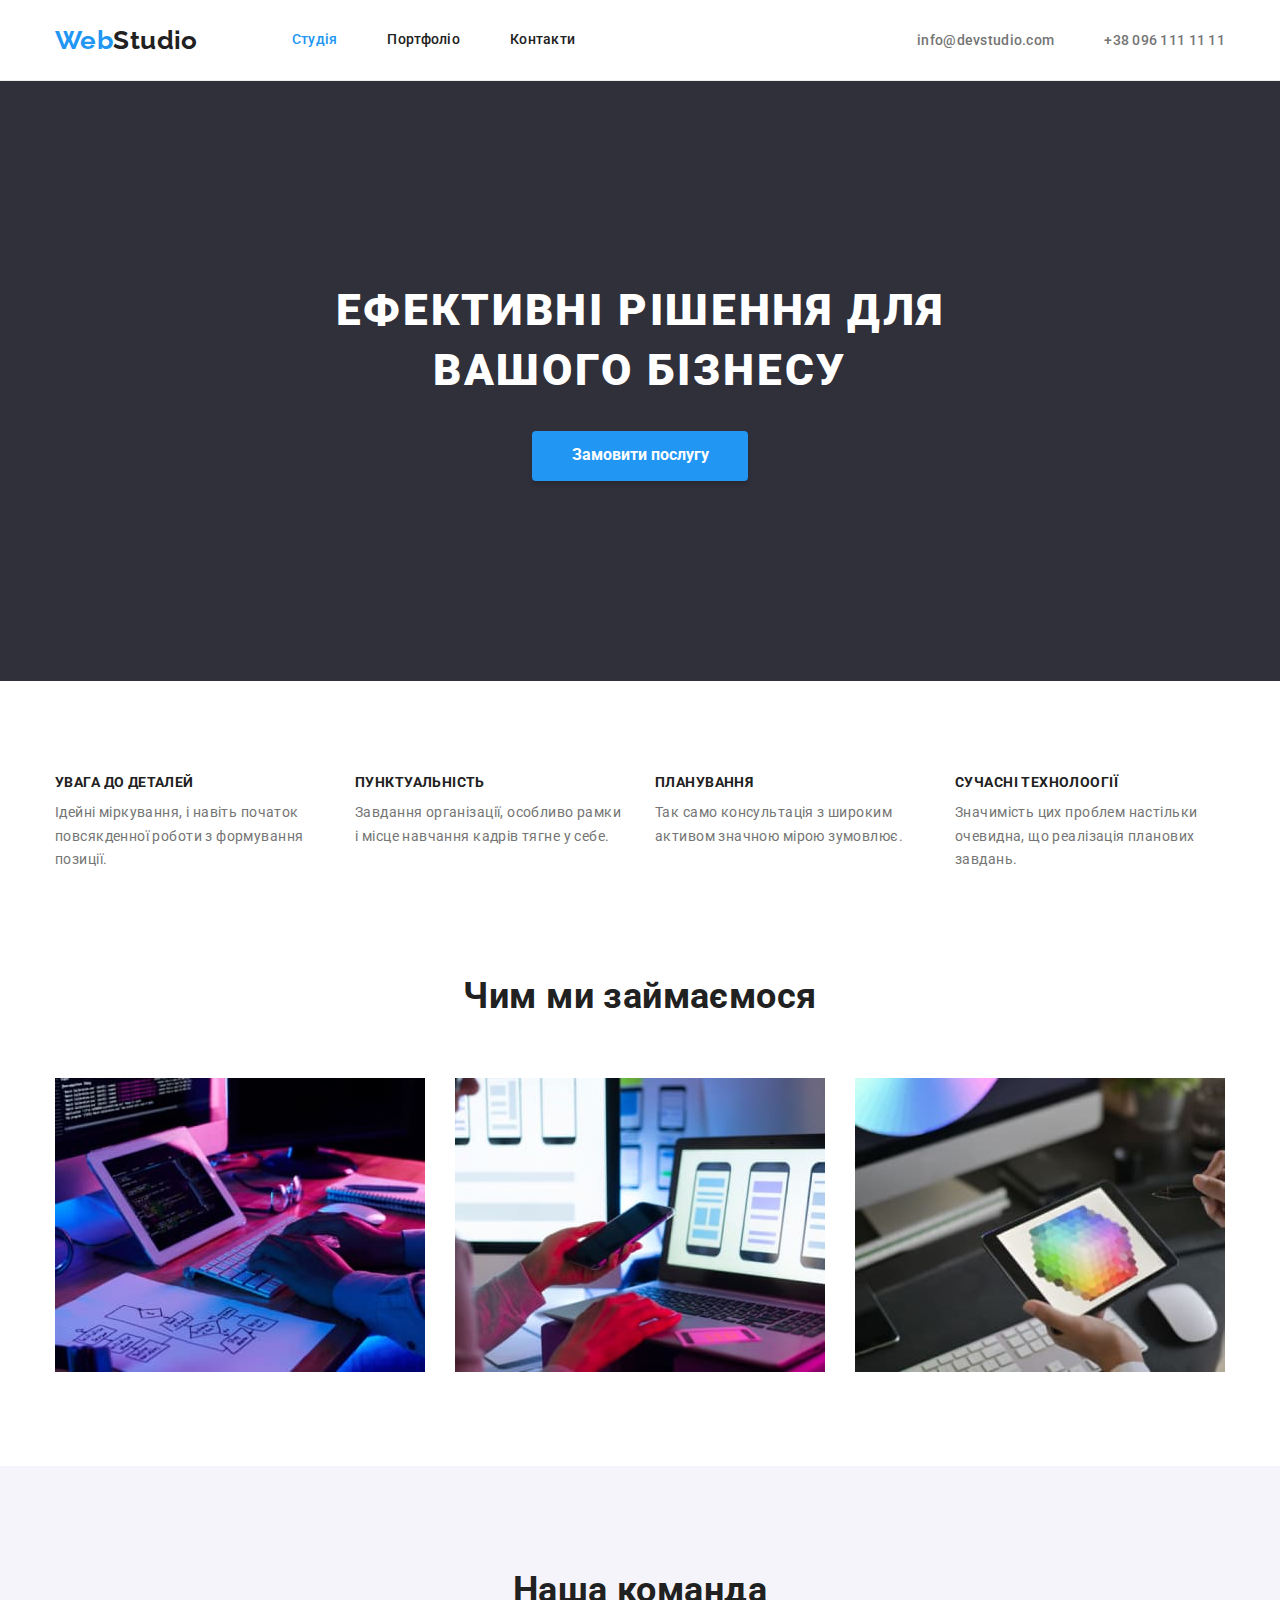
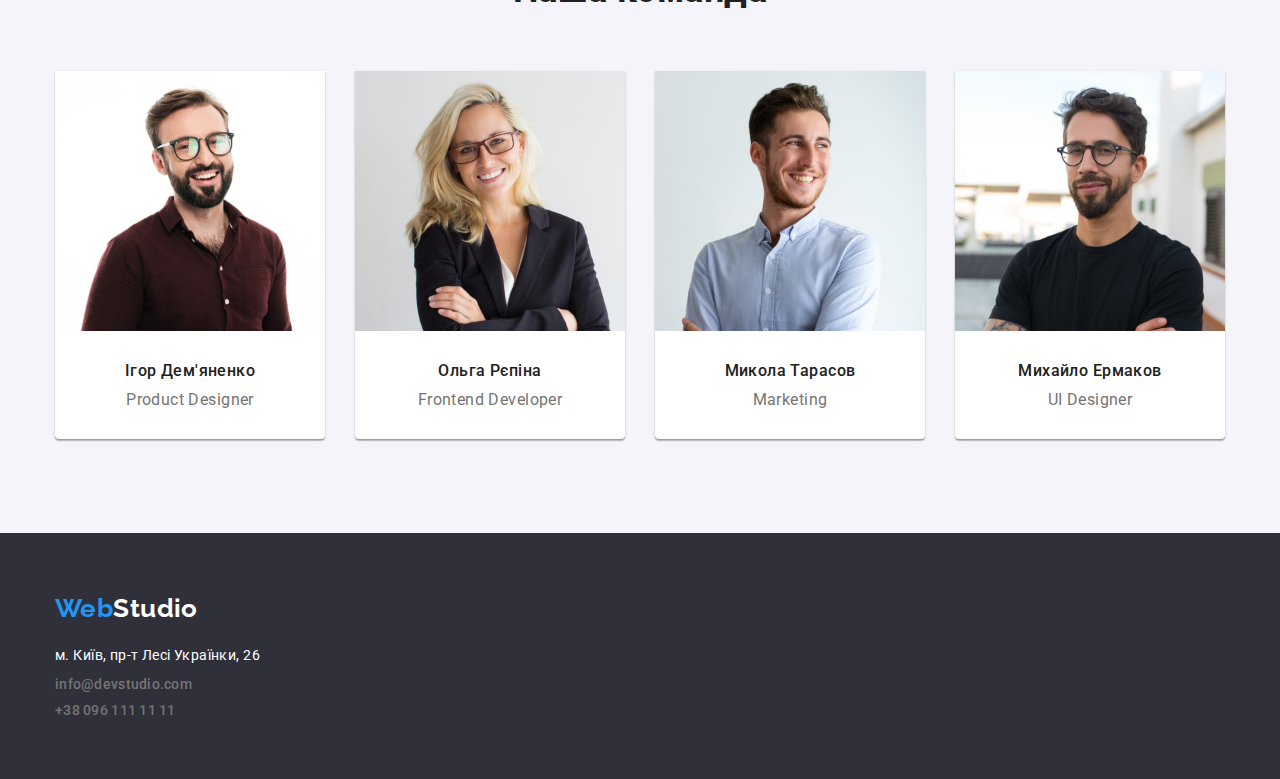
==== index.html @ 371359d6 "переніс все з 3ї домашки" ====
<!DOCTYPE html>
<html lang="uk">
  <head>
    <meta charset="UTF-8" >
    <meta http-equiv="X-UA-Compatible" content="IE=edge" >
    <meta name="viewport" content="width=device-width, initial-scale=1.0" >
    <title>WebStudio</title>
    <link
      rel="stylesheet"
      href="https://cdn.jsdelivr.net/npm/modern-normalize@1.1.0/modern-normalize.min.css"
    >
    <link rel="stylesheet" href="./css/styles.css" >
    <link rel="preconnect" href="https://fonts.googleapis.com" >
    <link rel="preconnect" href="https://fonts.gstatic.com" crossorigin >
    <link
      href="https://fonts.googleapis.com/css2?family=Raleway:wght@700&family=Roboto:wght@400;500;700;900&display=swap"
      rel="stylesheet"
    >
  </head>

  <body>
    <!--header-->
    <header class="page-header">
      <div class="container header-container">
        <nav class="page-nav">
          <a class="logo link" href="./index.html"
            >Web<span class="logo-black">Studio</span></a
          >
          <ul class="nav-list-menu list">
            <li class="menu-item">
              <a class="menu-link accent-color link" href="./index.html"
                >студія</a
              >
            </li>
            <li class="menu-item">
              <a class="menu-link link" href="./portfolio.html">портфоліо</a>
            </li>
            <li class="menu-item">
              <a class="menu-link link" href="">контакти</a>
            </li>
          </ul>
        </nav>
        <ul class="nav-contact-menu list">
          <li class="mail-item">
            <a class="mail-link link" href="mailto:info@devstudio.com"
              >info@devstudio.com</a
            >
          </li>
          <li class="phone-item">
            <a class="phone-number-link link" href="tel:+380961111111"
              >+38 096 111 11 11</a
            >
          </li>
        </ul>
      </div>
    </header>
    <!--main section hero section-->
    <main class="main">
      <section class="section hero-section">
        <div class="container">
          <h1 class="hero-title">ефективні рішення для вашого бізнесу</h1>
          <button class="modal-button" type="button">Замовити послугу</button>
        </div>
      </section>
      

      <!--main section  особливості-->
      <section class="section ">
        <div class="container">
          <h2 class="visually-hidden">наші особливості</h2>
          <ul class="list-feature list">
            <li class="feature">
              <h3 class="feature-head">увага до деталей</h3>
              <p class="deskription-feature">
                Ідейні міркування, і навіть початок повсякденної роботи з
                формування позиції.
              </p>
            </li>
            <li class="feature">
              <h3 class="feature-head">пунктуальність</h3>
              <p class="deskription-feature">
                Завдання організації, особливо рамки і місце навчання кадрів
                тягне у себе.
              </p>
            </li>
            <li class="feature">
              <h3 class="feature-head">планування</h3>
              <p class="deskription-feature">
                Так само консультація з широким активом значною мірою зумовлює.
              </p>
            </li>
            <li class="feature">
              <h3 class="feature-head">сучасні технолоогії</h3>
              <p class="deskription-feature">
                Значимість цих проблем настільки очевидна, що реалізація
                планових завдань.
              </p>
            </li>
          </ul>
        </div>
      </section>
      <!--main section  чім ми займаємося-->
      <section class="section we-do-section">
        <div class="container">
          <h2 class="title-image-work">Чим ми займаємося</h2>
          <ul class="image-list list">
            <li>
              <img
                src="./images/coding.jpg"
                alt="Розробка програм"
                width="370"
              />
            </li>
            <li>
              <img
                src="./images/mobile-dev.jpg"
                alt="Розробка для мобільних пристроїв"
                width="370"
              />
            </li>
            <li>
              <img
                src="./images/coloring.jpg"
                alt="Розробка стилю"
                width="370"
              />
            </li>
          </ul>
        </div>
      </section>

      <!--main section  наша команда-->

      <section class="section team-section">
        <div class="container">
          <h2 class="title-team-section">Наша команда</h2>
          <ul class="list-team list">
            <li class="team">
              <img
                src="./images/img_team/man1.jpg"
                alt="Ігор Дем'яненко"
                width="270"
              />
              <div class="team-description">
                <h3 class="head-member-team">ігор дем'яненко</h3>
                <p class="post-member-team" lang="en">product designer</p>
              </div>
            </li>
            <li class="team">
              <img
                src="./images/img_team/blondgerl.jpg"
                alt="Ольга Рєпіна"
                width="270"
              />
              <div class="team-description">
                <h3 class="head-member-team">ольга рєпіна</h3>
                <p class="post-member-team" lang="en">frontend developer</p>
              </div>
            </li>
            <li class="team">
              <img
                src="./images/img_team/man2.jpg"
                alt="Микола Тарасов"
                width="270"
              />
              <div class="team-description">
                <h3 class="head-member-team">микола тарасов</h3>
                <p class="post-member-team" lang="en">marketing</p>
              </div>
            </li>
            <li class="team">
              <img
                src="./images/img_team/man3.jpg"
                alt="Михайло Єрмаков"
                width="270"
              />
              <div class="team-description">
                <h3 class="head-member-team">михайло ермаков</h3>
                <p class="post-member-team" lang="en">UI designer</p>
              </div>
            </li>
          </ul>
        </div>
      </section>
    </main>
    <!--footer-->
    <footer class="page-footer">
      <div class="container">
        <a class="logo-footer link" href="./index.html"
          >Web<span class="logo-white">Studio</span></a
        >
        <address class="address">
          <ul class="contact-list list">
            <li class="contact-item">
              <a
                class="address-link link"
                href="https://goo.gl/maps/MjFmagzTwZB6WULo7"
                target="_blank"
                rel="noopener nofollow noreferrer"
                >м. Київ, пр-т Лесі Українки, 26
              </a>
            </li>
            <li class="footer-mail-item">
              <a class="footer-mail-link link" href="mailto:info@devstudio.com"
                >info@devstudio.com</a
              >
            </li>
            <li class="footer-phone-item">
              <a class="footer-phone-number-link link" href="tel:+380961111111"
                >+38 096 111 11 11</a
              >
            </li>
          </ul>
        </address>
      </div>
    </footer>
  </body>
</html>
---- css/styles.css ----
/*змінні кольорів*/
:root { /* color */
    --button-color-blue: #2196F3;
    --background-color-white: #ffffff;
    --background-color-dark: #2F303A;
    --background-color-light: #ECECEC;
    --background-color-team: #F5F4FA;
    --main-text-color-gray: #757575;
    --main-text-color-black: #212121;
    --logo-text-color-blue: #2196F3;
    --logo-text-color-black: #212121;
    --hover-focus-color-blue: #2196F3;

    /* font */
    --primary-font: 'Roboto', sans-serif;
}
h1, h2, h3, h4, h5, h6, p, ul {
    margin: 0;
}

/*    зміна курсора    */
button {
    cursor: pointer;
    font-family: inherit;
} 

/*    Підреслювання  вимк    */
.link {
    text-decoration: none;
}
a {
    text-decoration: none;
    color: #212121;
}
/*    маркер списку  вимк    */
.list {
    list-style: none;
    padding: 0;
} 

body {
    background-color: var(--background-color-white);
    font-family: var(--primary-font);
    font-size: 14px;
    letter-spacing: 0.03em;
}
.container {
    width: 1200px;
    margin: 0 auto;
    padding: 0 15px;
}
.section {
    padding-top: 94px;
    padding-bottom: 94px;
}

/*    header   */

nav a {
    display: block;
    padding-top: 32px;
    padding-bottom: 32px;
}
.page-header {
    background-color: var(--background-color-white);
    border-bottom: 1px solid #ECECEC;
}
.page-nav {
    display: flex;
    align-items: center;
}
.header-container {
    display: flex;
    justify-content: space-between;
    align-items: center;
}
/* logo */

.logo {
    font-family: 'Raleway';
    font-weight: 700;
    font-size: 26px;
    line-height: 1.19;
    color: var(--logo-text-color-blue);
    margin-right: 94px;
    padding-top: 24px;
    padding-bottom: 24px;

}
.logo-black {
    color: var(--logo-text-color-black);
}
/* nav */
.nav-list-menu {
    display: flex;
    text-transform: capitalize;
} 
.menu-item {
    margin-right: 50px;
}
.menu-link {
    font-weight: 500;
    line-height: 1.14;
    letter-spacing: 0.02em;
}
.accent-color {
    color: #2196F3;
}

.nav-contact-menu {
    display: flex;
}
/*    Hover Focus  header  */
.menu-link:hover,
.menu-link:focus,
.mail-link:hover,
.mail-link:focus,
.phone-number-link:hover,
.phone-number-link:focus {
    color: var(--hover-focus-color-blue);
}

/*    Посилання на mail     */
.mail-item {
    margin-right: 50px;
}

.mail-link {
    font-weight: 500;
    line-height: 1.14;
    letter-spacing: 0.02em;
    color: var(--main-text-color-gray);
}                   
/*    Посилання на phone    */
.phone-number-link {
    font-weight: 500;
    line-height: 1.14;
    letter-spacing: 0.02em;
    color:var(--main-text-color-gray);
}

/*    MAIN section--HERO SECTION    */
img {
    display: block;
}
.hero-section {
    background-color: var(--background-color-dark);
    padding: 200px 0 200px 0;
}

.hero-title {
    width: 696px;
    margin-left: auto;
    margin-right: auto;
    margin-bottom: 30px;
    text-align: center;
    text-transform: uppercase;
    font-weight: 900;
    font-size: 44px;
    line-height: 1.36;
    letter-spacing: 0.06em;
    color: var(--background-color-white);
}
.modal-button {
    width: 216px;
    height: 50px;
    font-weight: 700;
    font-size: 16px;
    line-height: 1.9;
    color: #ffffff;
    background-color: var(--button-color-blue);
    border-radius: 4px;
    box-shadow: 0px 4px 4px rgba(0, 0, 0, 0.15);
    display: block;
    margin-left: auto;
    margin-right: auto;
    border: none;


}
.modal-button:hover, 
.modal-button:focus {
    background-color: #188CE8;
}
/*    MAIN section--Особливості    */

/* правильно ховаєм заголовок h1 */
.visually-hidden {
    position: absolute;
    width: 1px;
    height: 1px;
    margin: -1px;
    border: 0;
    padding: 0;

    white-space: nowrap;
    clip-path: inset(100%);
    clip: rect(0 0 0 0);
    overflow: hidden;
}
.feature {
    width: 270px;
}
.list-feature {
    display: flex;
    gap: 30px;
    justify-content: space-between;
}
.feature-head {
    font-size: 14px;
    font-weight: 700;
    line-height: 1.14;
    text-transform: uppercase;
    color: var(--main-text-color-black);
    margin-bottom: 10px;
}
.deskription-feature {
    line-height: 1.71;
    color: var(--main-text-color-gray)
}

/*    Main section--Чим ми займаємося    */
.title-image-work {
    display: flex;
    justify-content: center;
    font-weight: 700;
    font-size: 36px;
    line-height: 1.7;
    color: var(--main-text-color-black);
}
.image-list {
    margin-top: 50px;
    display: flex;
    justify-content: space-between;
    gap: 30px;

}
.we-do-section {
    padding-top: 0;
}

/*     Main section--Наша команда    */
.team-section {
    background-color: var(--background-color-team);
} 
.title-team-section {
    font-weight: 700;
    font-size: 36px;
    line-height: 1.7;
    color: var(--main-text-color-black);
    display: flex;
    justify-content: center;
}

.list-team {
    display: flex;
    gap: 30px;
    justify-content: space-between;
    margin-top: 50px;
    
}
.list-team:last-child {
}
.team-description {
    padding: 30px 0;
}
.team {
    background-color: var(--background-color-white);
    width: 270px;
    height: 368px;
    box-shadow: 0px 1px 3px rgba(0, 0, 0, 0.12),
     0px 1px 1px rgba(0, 0, 0, 0.14),
     0px 2px 1px rgba(0, 0, 0, 0.2);
    border-radius: 0px 0px 4px 4px;
}
.head-member-team {
    font-weight: 500;
    font-size: 16px;
    line-height: 1.19;
    color: var(--main-text-color-black);
    display: flex;
    justify-content: center;
    text-transform: capitalize;
}
.post-member-team {
    font-size: 16px;
    line-height: 1.19;
    color: var(--main-text-color-gray);
    display: flex;
    justify-content: center;
    text-transform: capitalize;
    margin-top: 10px;
}



/*    Portfolio   main */

/* список навигации*/
.nav-list {
    display: flex;
    justify-content: center;
    gap: 8px;
}
.nav-list-link {
    text-transform: capitalize;
    border: none;
    border-radius: 4px;
    font-family: inherit;
    font-weight: 500;
    font-size: 16px;
    line-height: 1.6;
    color: var(--main-text-color-black);
    height: 38px;
    padding-left: 22px;
    padding-right: 22px;

}
.text-trasform-none {
    text-transform: lowercase;
} 
.text-transform-up {
    text-transform: uppercase;
}
.item-link {
    text-transform: capitalize;
    font-family: 'Roboto';
    font-style: normal;
    font-weight: 500;
    font-size: 16px;
    line-height: 26px;
    text-align: center;
    color: var(--main-text-color-black);
}
.nav-list-link:hover,
.nav-list-link:focus {
    background-color: var(--hover-focus-color-blue);
    color: #FFFFFF;
    box-shadow: 0px 3px 1px rgba(0, 0, 0, 0.1),
     0px 1px 2px rgba(0, 0, 0, 0.08),
     0px 2px 2px rgba(0, 0, 0, 0.12);
}


/*portfolio Maine content */


.list-portfolio {
    display: flex;
    flex-wrap: wrap;
    gap: 30px;
    justify-content: center;
    padding: 0;
    margin-top: 50px;
} 

.item {
    width: 370px;
    box-sizing: border-box;
    background: var(--background-color-white);
}
.head-list {
    text-transform: capitalize;
    font-size: 18px;
    line-height: 36px;
    letter-spacing: 0.06em;
    
}
.paragraf-list {
    text-transform: capitalize;
    color: var(--main-text-color-gray);
    padding-top: 4px;
    font-size: 16px;
    line-height: 30px;
    letter-spacing: 0.03em;
}
.portfolio-description {
    padding: 20px 24px;
    border-left: 1px solid #EEEEEE;
    border-right: 1px solid #EEEEEE;
    border-bottom: 1px solid #EEEEEE;
}



/*    Footer    */
.page-footer {
    display: block;
    background-color: var(--background-color-dark);
    display: flex;
    flex-direction: column;
    justify-content: center;
    padding-top: 60px;
    padding-bottom: 60px;
}

.logo-footer {
    font-family: 'Raleway';
    font-weight: 700;
    font-size: 26px;
    line-height: 1.19;
    color: var(--logo-text-color-blue);
    display: block;

}

.logo-white {
    color: #FFFFFF;
}

.address {
    font-style: normal;
    margin-top: 20px;

}

.contact-list {
    display: flex;
    justify-content: space-between;
    flex-direction: column;

}


.address-link {
    line-height: 1.7;
    color: #FFFFFF;
}
.footer-mail-item {
    margin-top: 9px;
}

.footer-mail-link {
    font-weight: 500;
    line-height: 1.14;
    letter-spacing: 0.02em;
    color: var(--main-text-color-gray);
}

.footer-phone-number-link {
    font-weight: 500;
    line-height: 1.14;
    letter-spacing: 0.02em;
    ;
    color: var(--main-text-color-gray);
}
.footer-phone-item {
    margin-top: 9px;
}
.address-link:hover,
.address-link:focus,
.footer-mail-link:hover,
.footer-mail-link:focus,
.footer-phone-number-link:hover,
.footer-phone-number-link:focus {
    color: var(--button-color-blue);
}
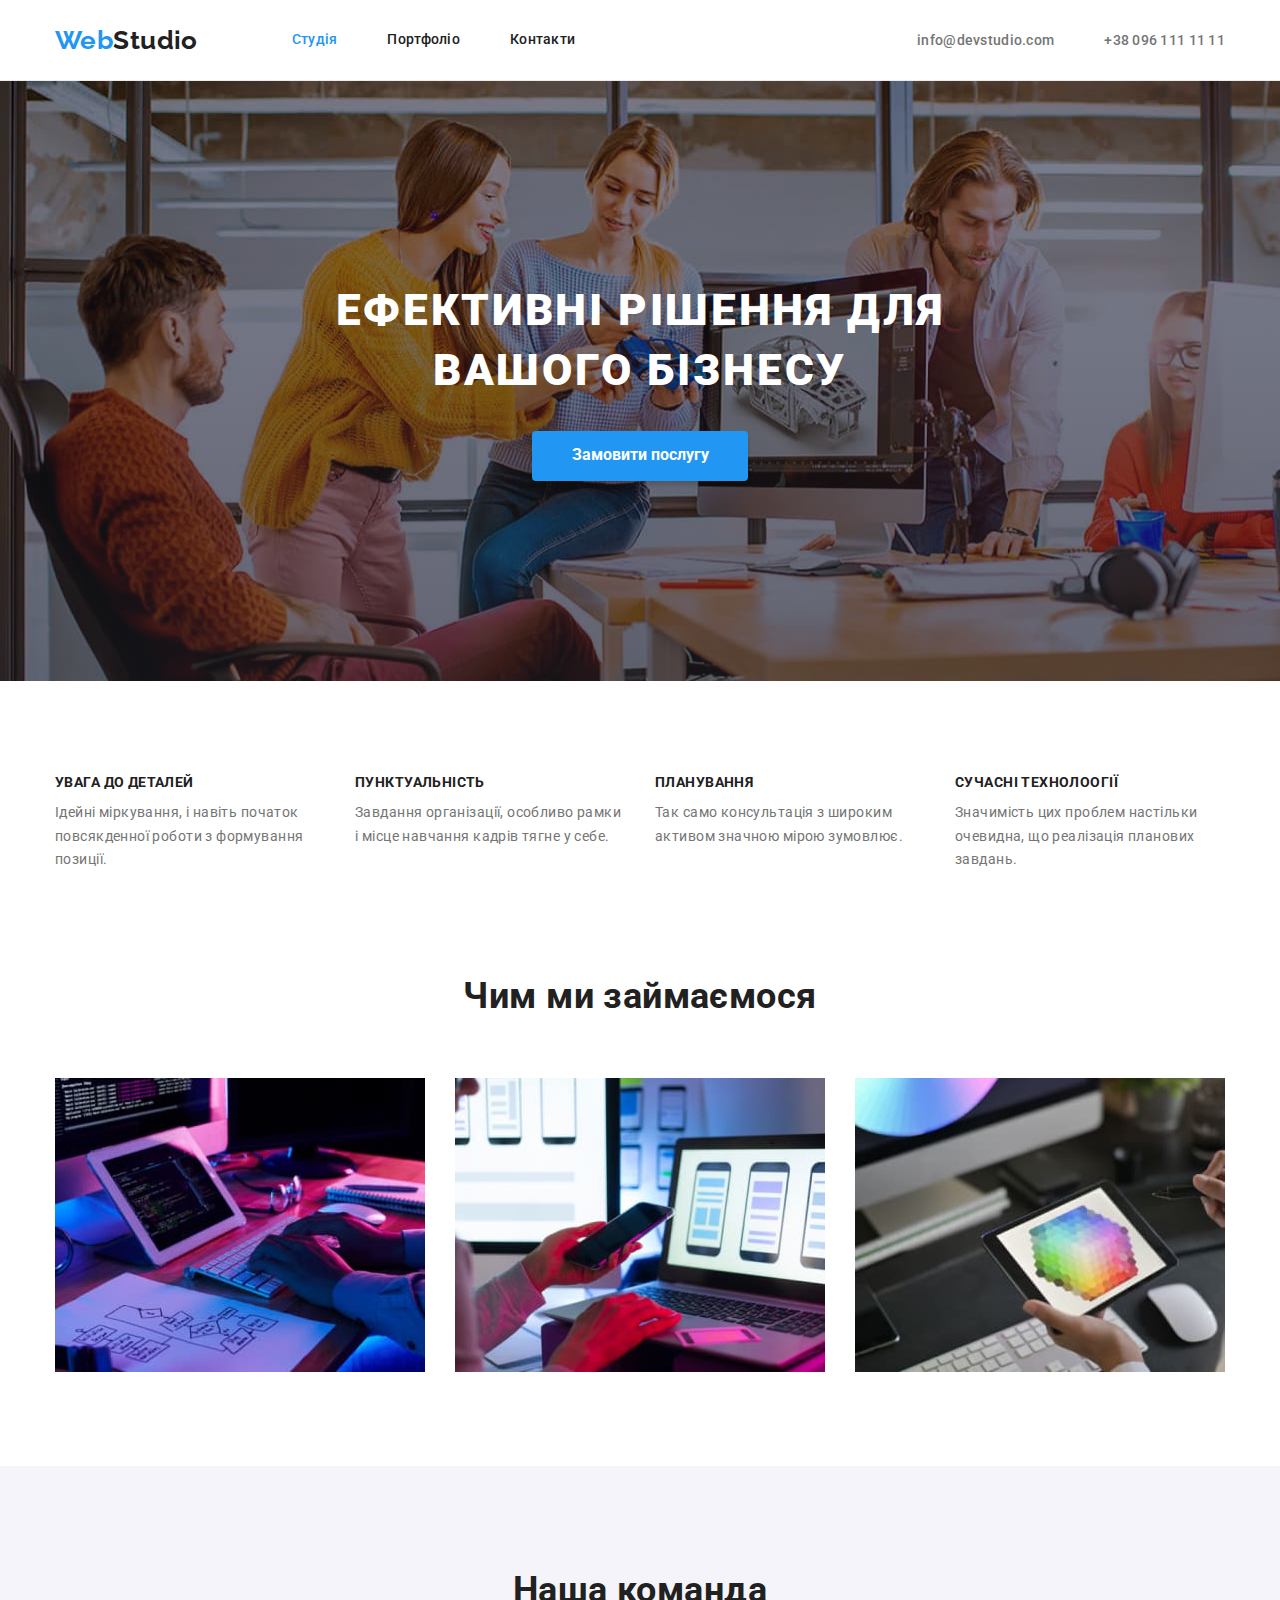
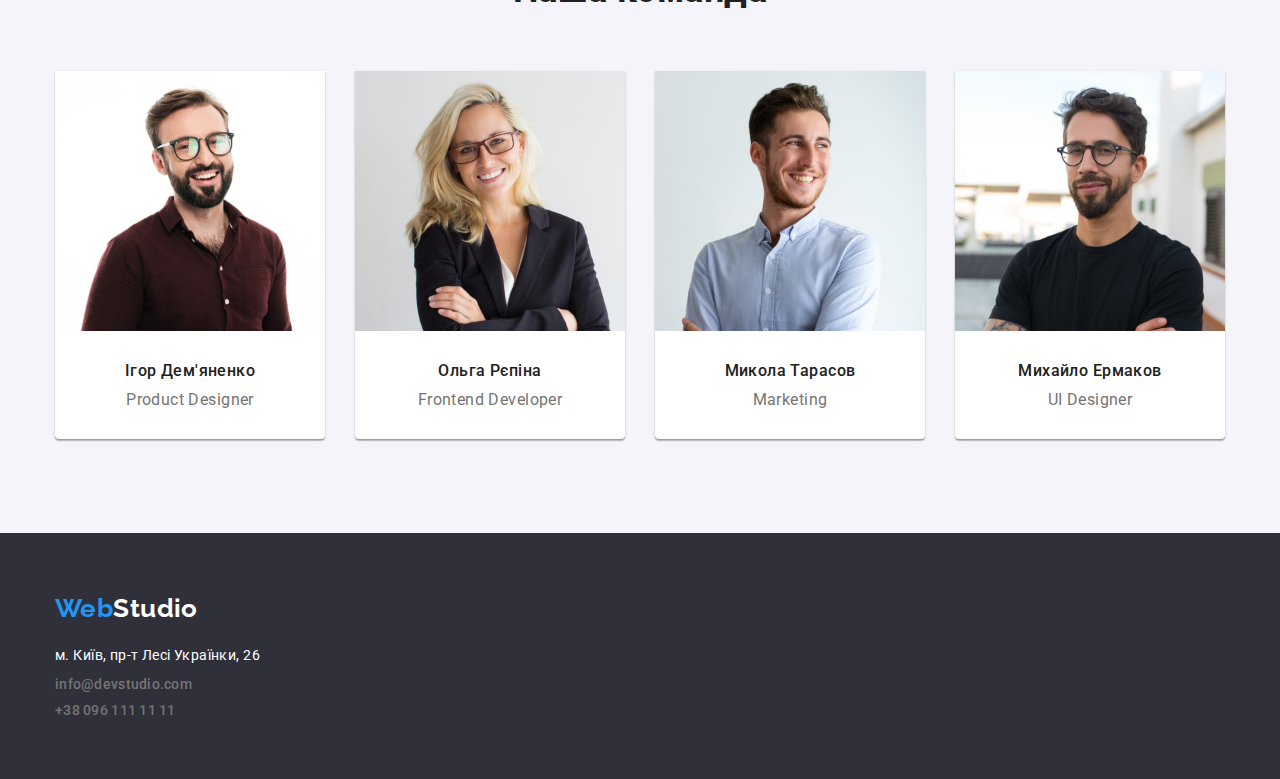
==== commit 41d6d965: "gradient fix" ====
--- a/index.html
+++ b/index.html
@@ -54,7 +54,7 @@
         </ul>
       </div>
     </header>
-    <!--main section hero section-->
+    <!--section hero section-->
     <main class="main">
       <section class="section hero-section">
         <div class="container">
@@ -62,9 +62,7 @@
           <button class="modal-button" type="button">Замовити послугу</button>
         </div>
       </section>
-      
-
-      <!--main section  особливості-->
+      <!-- section  особливості-->
       <section class="section ">
         <div class="container">
           <h2 class="visually-hidden">наші особливості</h2>
@@ -99,7 +97,7 @@
           </ul>
         </div>
       </section>
-      <!--main section  чім ми займаємося-->
+      <!--section  чім ми займаємося-->
       <section class="section we-do-section">
         <div class="container">
           <h2 class="title-image-work">Чим ми займаємося</h2>
@@ -129,7 +127,7 @@
         </div>
       </section>
 
-      <!--main section  наша команда-->
+      <!--section  наша команда-->
 
       <section class="section team-section">
         <div class="container">
--- a/css/styles.css
+++ b/css/styles.css
@@ -144,8 +144,11 @@
     display: block;
 }
 .hero-section {
+    padding: 200px 0 200px 0;
+    max-width: 1600px;
+    background-image: linear-gradient(rgba(47, 48, 58, 0.1), rgba(47, 48, 58, 0.4)), url('../images/Img.jpg');
     background-color: var(--background-color-dark);
-    padding: 200px 0 200px 0;
+    
 }
 
 .hero-title {
@@ -176,7 +179,6 @@
     margin-right: auto;
     border: none;
 
-
 }
 .modal-button:hover, 
 .modal-button:focus {
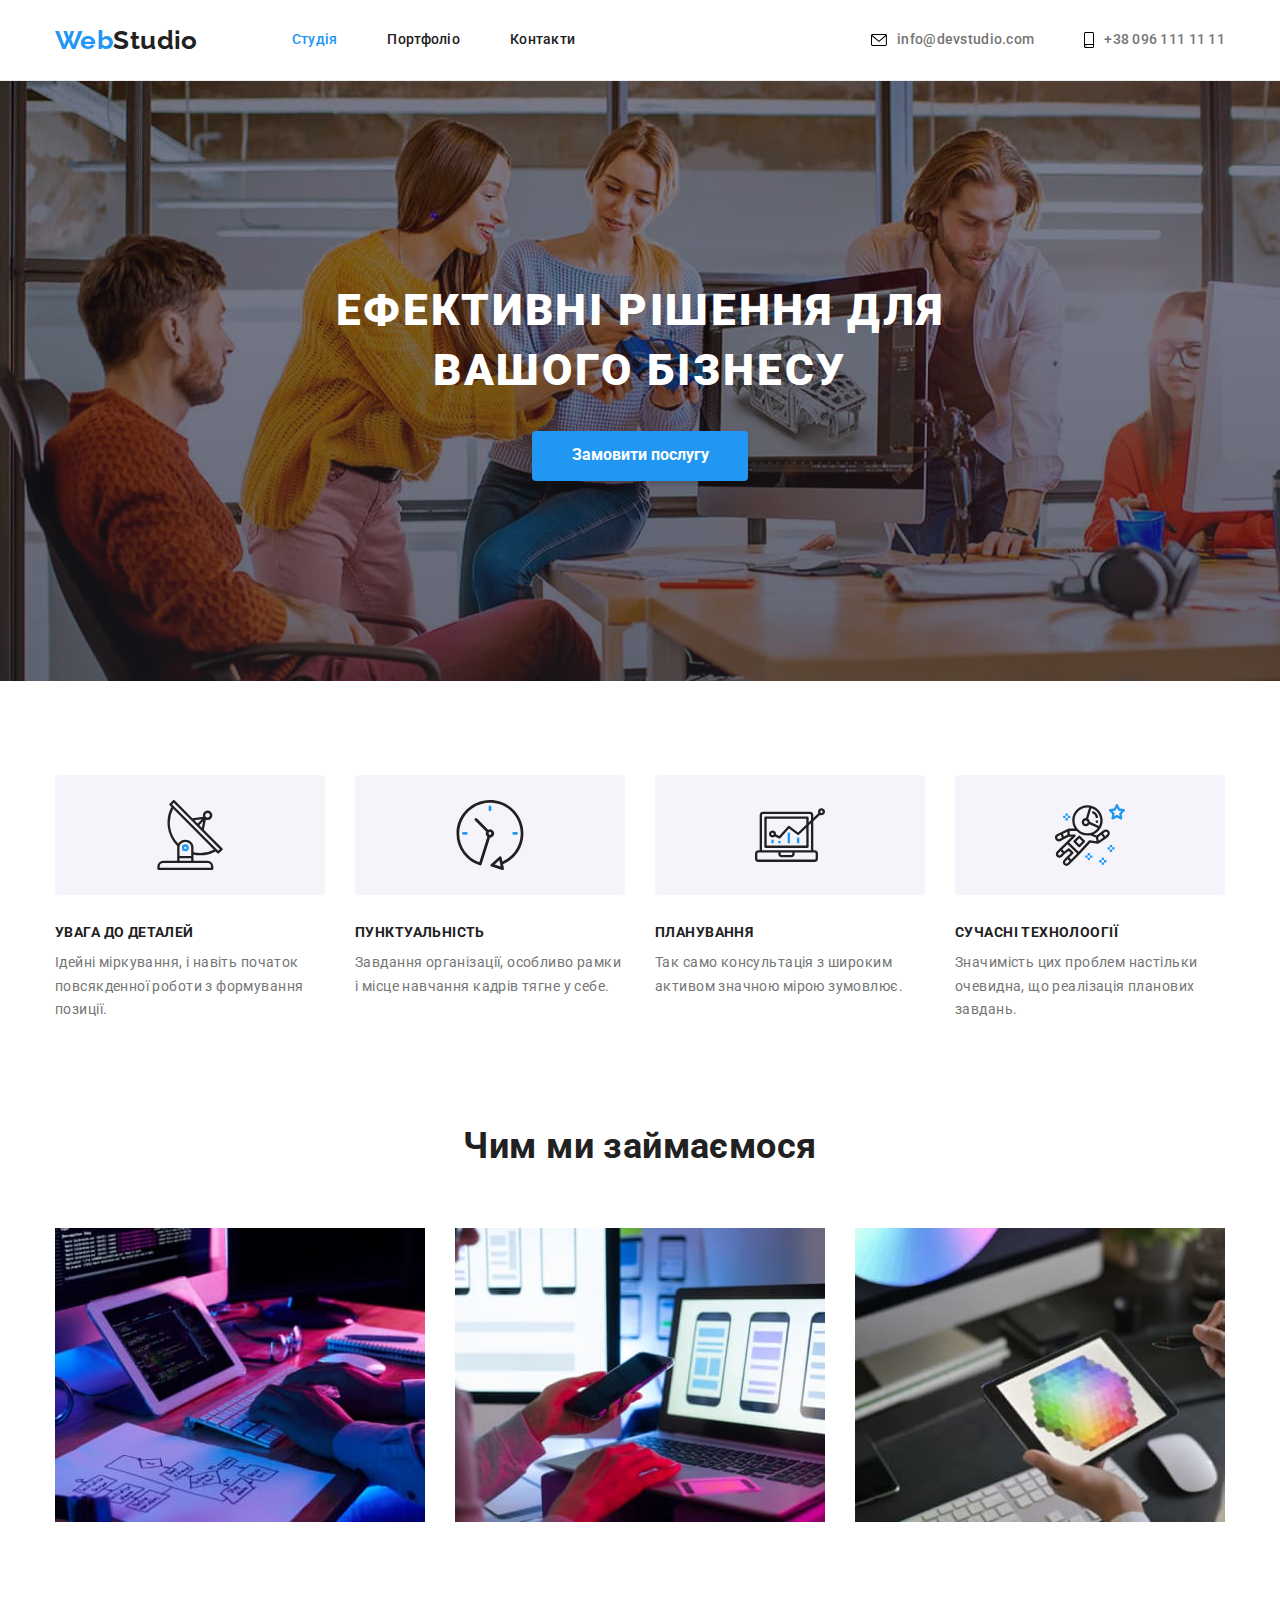
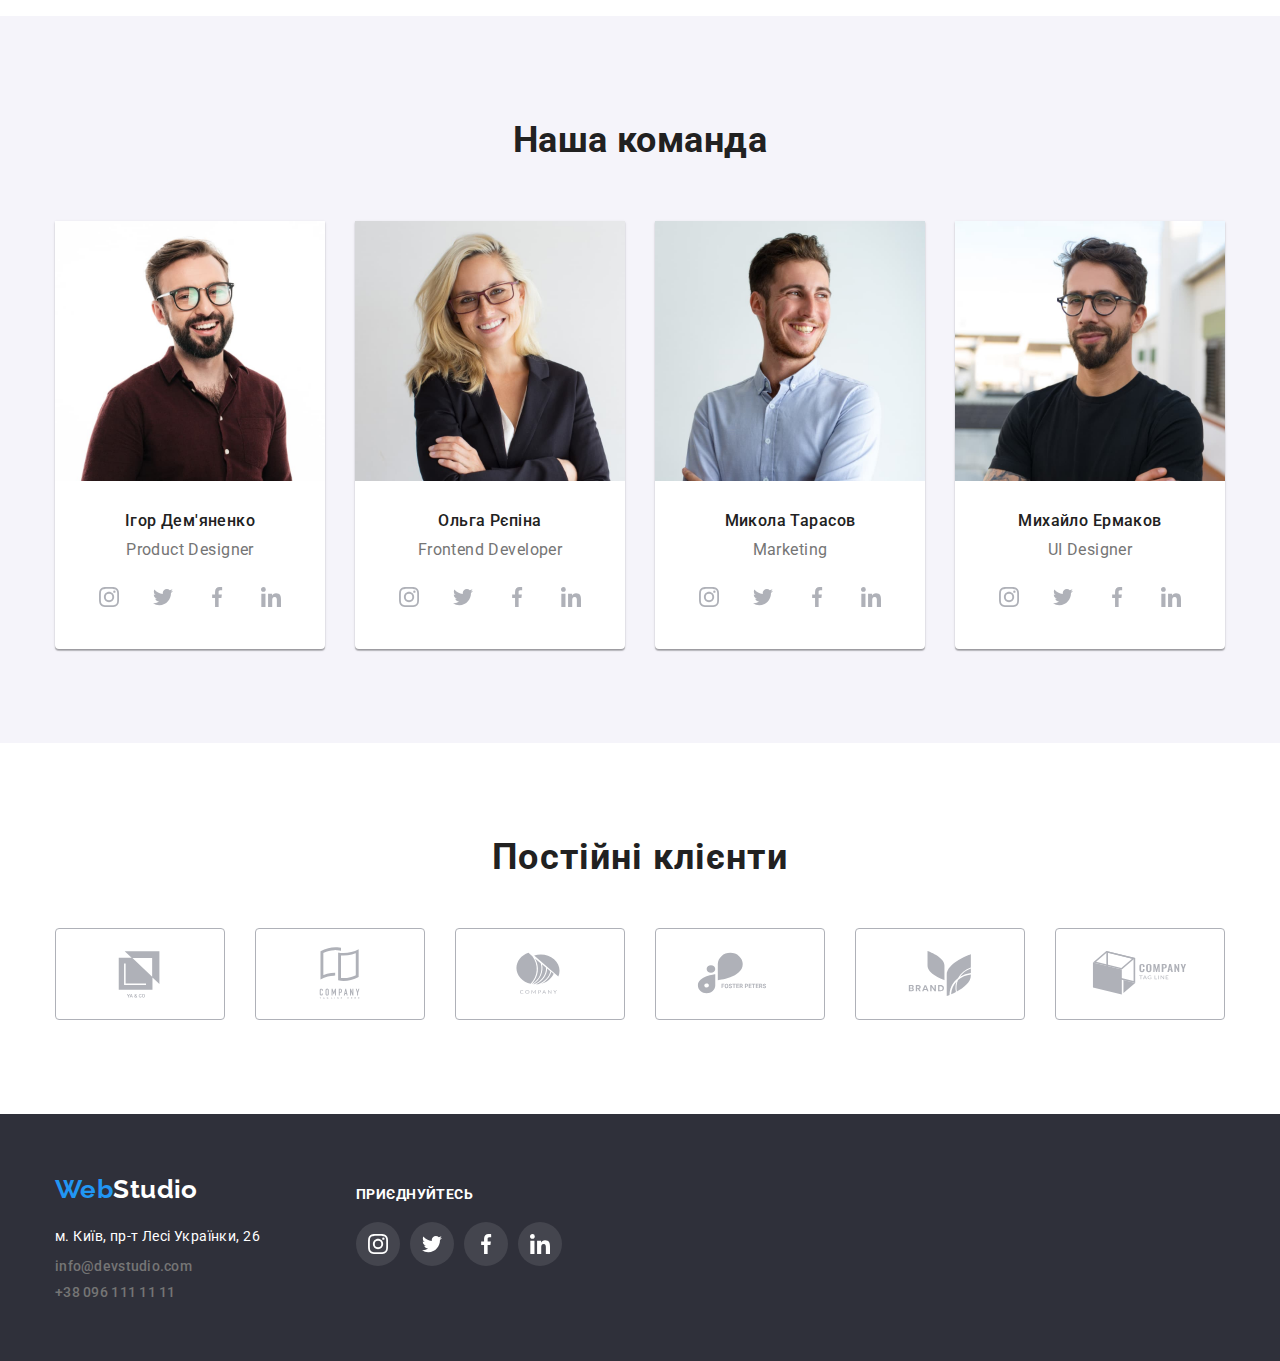
==== commit 39c9c5f5: "made by HW4" ====
--- a/index.html
+++ b/index.html
@@ -1,21 +1,21 @@
 <!DOCTYPE html>
 <html lang="uk">
   <head>
-    <meta charset="UTF-8" >
-    <meta http-equiv="X-UA-Compatible" content="IE=edge" >
-    <meta name="viewport" content="width=device-width, initial-scale=1.0" >
+    <meta charset="UTF-8" />
+    <meta http-equiv="X-UA-Compatible" content="IE=edge" />
+    <meta name="viewport" content="width=device-width, initial-scale=1.0" />
     <title>WebStudio</title>
     <link
       rel="stylesheet"
       href="https://cdn.jsdelivr.net/npm/modern-normalize@1.1.0/modern-normalize.min.css"
-    >
-    <link rel="stylesheet" href="./css/styles.css" >
-    <link rel="preconnect" href="https://fonts.googleapis.com" >
-    <link rel="preconnect" href="https://fonts.gstatic.com" crossorigin >
+    />
+    <link rel="stylesheet" href="./css/styles.css" />
+    <link rel="preconnect" href="https://fonts.googleapis.com" />
+    <link rel="preconnect" href="https://fonts.gstatic.com" crossorigin />
     <link
       href="https://fonts.googleapis.com/css2?family=Raleway:wght@700&family=Roboto:wght@400;500;700;900&display=swap"
       rel="stylesheet"
-    >
+    />
   </head>
 
   <body>
@@ -42,11 +42,17 @@
         </nav>
         <ul class="nav-contact-menu list">
           <li class="mail-item">
+            <svg class="icons-header" width="16" height="12">
+              <use href="./images/icons.svg#icon-envelope"></use>
+            </svg>
             <a class="mail-link link" href="mailto:info@devstudio.com"
               >info@devstudio.com</a
             >
           </li>
           <li class="phone-item">
+            <svg class="icons-header" width="10" height="16">
+              <use href="./images/icons.svg#icon-smartphone"></use>
+            </svg>
             <a class="phone-number-link link" href="tel:+380961111111"
               >+38 096 111 11 11</a
             >
@@ -62,12 +68,17 @@
           <button class="modal-button" type="button">Замовити послугу</button>
         </div>
       </section>
-      <!-- section  особливості-->
-      <section class="section ">
+      <!--FEATURES-->
+      <section class="section">
         <div class="container">
           <h2 class="visually-hidden">наші особливості</h2>
           <ul class="list-feature list">
             <li class="feature">
+              <div class="features-container">
+                <svg class="feature-icons" width="70" height="70">
+                  <use href="./images/icons.svg#icon-antenna"></use>
+                </svg>
+              </div>
               <h3 class="feature-head">увага до деталей</h3>
               <p class="deskription-feature">
                 Ідейні міркування, і навіть початок повсякденної роботи з
@@ -75,6 +86,11 @@
               </p>
             </li>
             <li class="feature">
+              <div class="features-container">
+                <svg class="feature-icons" width="70" height="70">
+                  <use href="./images/icons.svg#icon-clock"></use>
+                </svg>
+              </div>
               <h3 class="feature-head">пунктуальність</h3>
               <p class="deskription-feature">
                 Завдання організації, особливо рамки і місце навчання кадрів
@@ -82,12 +98,22 @@
               </p>
             </li>
             <li class="feature">
+              <div class="features-container">
+                <svg class="feature-icons" width="70" height="70">
+                  <use href="./images/icons.svg#icon-diagram"></use>
+                </svg>
+              </div>
               <h3 class="feature-head">планування</h3>
               <p class="deskription-feature">
                 Так само консультація з широким активом значною мірою зумовлює.
               </p>
             </li>
             <li class="feature">
+              <div class="features-container">
+                <svg class="feature-icons" width="70" height="70">
+                  <use href="./images/icons.svg#icon-astronaut"></use>
+                </svg>
+              </div>
               <h3 class="feature-head">сучасні технолоогії</h3>
               <p class="deskription-feature">
                 Значимість цих проблем настільки очевидна, що реалізація
@@ -142,6 +168,60 @@
               <div class="team-description">
                 <h3 class="head-member-team">ігор дем'яненко</h3>
                 <p class="post-member-team" lang="en">product designer</p>
+                <ul class="social-list list">
+                  <li>
+                    <a
+                      class="social-link link"
+                      href="https://www.instagram.com"
+                      target="_blank"
+                      rel="nofollow noopener noreferrer"
+                      aria-label="Instagram"
+                    >
+                      <svg class="social-icons" width="20" height="20">
+                        <use href="./images/icons.svg#icon-instagram"></use>
+                      </svg>
+                    </a>
+                  </li>
+                  <li>
+                    <a
+                      class="social-link link"
+                      href="https://www.twitter.com"
+                      target="_blank"
+                      rel="nofollow noopener noreferrer"
+                      aria-label="Twitter"
+                    >
+                      <svg class="social-icons" width="20" height="20">
+                        <use href="./images/icons.svg#icon-twitter"></use>
+                      </svg>
+                    </a>
+                  </li>
+                  <li>
+                    <a
+                      class="social-link link"
+                      href="https://www.facebook.com"
+                      target="_blank"
+                      rel="nofollow noopener noreferrer"
+                      aria-label="Facebook"
+                    >
+                      <svg class="social-icons" width="20" height="20">
+                        <use href="./images/icons.svg#icon-facebook"></use>
+                      </svg>
+                    </a>
+                  </li>
+                  <li>
+                    <a
+                      class="social-link link"
+                      href="https://www.linkedin.com"
+                      target="_blank"
+                      rel="nofollow noopener noreferrer"
+                      aria-label="Linkedin"
+                    >
+                      <svg class="social-icons" width="20" height="20">
+                        <use href="./images/icons.svg#icon-linkedin"></use>
+                      </svg>
+                    </a>
+                  </li>
+                </ul>
               </div>
             </li>
             <li class="team">
@@ -153,6 +233,60 @@
               <div class="team-description">
                 <h3 class="head-member-team">ольга рєпіна</h3>
                 <p class="post-member-team" lang="en">frontend developer</p>
+                <ul class="social-list list">
+                  <li>
+                    <a
+                      class="social-link link"
+                      href="https://www.instagram.com"
+                      target="_blank"
+                      rel="nofollow noopener noreferrer"
+                      aria-label="Instagram"
+                    >
+                      <svg class="social-icons" width="20" height="20">
+                        <use href="./images/icons.svg#icon-instagram"></use>
+                      </svg>
+                    </a>
+                  </li>
+                  <li>
+                    <a
+                      class="social-link link"
+                      href="https://www.twitter.com"
+                      target="_blank"
+                      rel="nofollow noopener noreferrer"
+                      aria-label="Twitter"
+                    >
+                      <svg class="social-icons" width="20" height="20">
+                        <use href="./images/icons.svg#icon-twitter"></use>
+                      </svg>
+                    </a>
+                  </li>
+                  <li>
+                    <a
+                      class="social-link link"
+                      href="https://www.facebook.com"
+                      target="_blank"
+                      rel="nofollow noopener noreferrer"
+                      aria-label="Facebook"
+                    >
+                      <svg class="social-icons" width="20" height="20">
+                        <use href="./images/icons.svg#icon-facebook"></use>
+                      </svg>
+                    </a>
+                  </li>
+                  <li>
+                    <a
+                      class="social-link link"
+                      href="https://www.linkedin.com"
+                      target="_blank"
+                      rel="nofollow noopener noreferrer"
+                      aria-label="Linkedin"
+                    >
+                      <svg class="social-icons" width="20" height="20">
+                        <use href="./images/icons.svg#icon-linkedin"></use>
+                      </svg>
+                    </a>
+                  </li>
+                </ul>
               </div>
             </li>
             <li class="team">
@@ -164,6 +298,60 @@
               <div class="team-description">
                 <h3 class="head-member-team">микола тарасов</h3>
                 <p class="post-member-team" lang="en">marketing</p>
+                <ul class="social-list list">
+                  <li>
+                    <a
+                      class="social-link link"
+                      href="https://www.instagram.com"
+                      target="_blank"
+                      rel="nofollow noopener noreferrer"
+                      aria-label="Instagram"
+                    >
+                      <svg class="social-icons" width="20" height="20">
+                        <use href="./images/icons.svg#icon-instagram"></use>
+                      </svg>
+                    </a>
+                  </li>
+                  <li>
+                    <a
+                      class="social-link link"
+                      href="https://www.twitter.com"
+                      target="_blank"
+                      rel="nofollow noopener noreferrer"
+                      aria-label="Twitter"
+                    >
+                      <svg class="social-icons" width="20" height="20">
+                        <use href="./images/icons.svg#icon-twitter"></use>
+                      </svg>
+                    </a>
+                  </li>
+                  <li>
+                    <a
+                      class="social-link link"
+                      href="https://www.facebook.com"
+                      target="_blank"
+                      rel="nofollow noopener noreferrer"
+                      aria-label="Facebook"
+                    >
+                      <svg class="social-icons" width="20" height="20">
+                        <use href="./images/icons.svg#icon-facebook"></use>
+                      </svg>
+                    </a>
+                  </li>
+                  <li>
+                    <a
+                      class="social-link link"
+                      href="https://www.linkedin.com"
+                      target="_blank"
+                      rel="nofollow noopener noreferrer"
+                      aria-label="Linkedin"
+                    >
+                      <svg class="social-icons" width="20" height="20">
+                        <use href="./images/icons.svg#icon-linkedin"></use>
+                      </svg>
+                    </a>
+                  </li>
+                </ul>
               </div>
             </li>
             <li class="team">
@@ -175,7 +363,111 @@
               <div class="team-description">
                 <h3 class="head-member-team">михайло ермаков</h3>
                 <p class="post-member-team" lang="en">UI designer</p>
-              </div>
+                <ul class="social-list list">
+                  <li>
+                    <a
+                      class="social-link link"
+                      href="https://www.instagram.com"
+                      target="_blank"
+                      rel="nofollow noopener noreferrer"
+                      aria-label="Instagram"
+                    >
+                      <svg class="social-icons" width="20" height="20">
+                        <use href="./images/icons.svg#icon-instagram"></use>
+                      </svg>
+                    </a>
+                  </li>
+                  <li>
+                    <a
+                      class="social-link link"
+                      href="https://www.twitter.com"
+                      target="_blank"
+                      rel="nofollow noopener noreferrer"
+                      aria-label="Twitter"
+                    >
+                      <svg class="social-icons" width="20" height="20">
+                        <use href="./images/icons.svg#icon-twitter"></use>
+                      </svg>
+                    </a>
+                  </li>
+                  <li>
+                    <a
+                      class="social-link link"
+                      href="https://www.facebook.com"
+                      target="_blank"
+                      rel="nofollow noopener noreferrer"
+                      aria-label="Facebook"
+                    >
+                      <svg class="social-icons" width="20" height="20">
+                        <use href="./images/icons.svg#icon-facebook"></use>
+                      </svg>
+                    </a>
+                  </li>
+                  <li>
+                    <a
+                      class="social-link link"
+                      href="https://www.linkedin.com"
+                      target="_blank"
+                      rel="nofollow noopener noreferrer"
+                      aria-label="Linkedin"
+                    >
+                      <svg class="social-icons" width="20" height="20">
+                        <use href="./images/icons.svg#icon-linkedin"></use>
+                      </svg>
+                    </a>
+                  </li>
+                </ul>
+              </div>
+            </li>
+          </ul>
+        </div>
+      </section>
+      <!-- client-list -->
+      <section class="section clients">
+        <div class="container">
+          <h2 class="clients-title">Постійні клієнти</h2>
+          <ul class="clients-list list">
+            <li class="clients-item">
+              <a href="" class="clients-link">
+                <svg class="client-icon" width="106" height="60">
+                  <use href="./images/icons.svg#icon-logo-1"></use>
+                </svg>
+              </a>
+            </li>
+            <li class="clients-item">
+              <a href="" class="clients-link">
+                <svg class="client-icon" width="106" height="60">
+                  <use href="./images/icons.svg#icon-logo-2"></use>
+                </svg>
+              </a>
+            </li>
+            <li class="clients-item">
+              <a href="" class="clients-link">
+                <svg class="client-icon" width="106" height="60">
+                  <use href="./images/icons.svg#icon-logo-3"></use>
+                </svg>
+              </a>
+            </li>
+            <li class="clients-item">
+              <a href="" class="clients-link">
+                <svg class="client-icon" width="106" height="60">
+                  <use href="./images/icons.svg#icon-logo-4"></use>
+                </svg>
+              </a>
+            </li>
+            <li class="clients-item">
+              <a href="" class="clients-link">
+                <svg class="client-icon" width="106" height="60">
+                  <use href="./images/icons.svg#icon-logo-5"></use>
+                </svg>
+              </a>
+            </li>
+            <li class="clients-item">
+              <a href="" class="clients-link">
+                <svg class="client-icon" width="106" height="60">
+                  <use href="./images/icons.svg#icon-logo-6"></use>
+                </svg>
+              </a>
             </li>
           </ul>
         </div>
@@ -184,32 +476,94 @@
     <!--footer-->
     <footer class="page-footer">
       <div class="container">
-        <a class="logo-footer link" href="./index.html"
-          >Web<span class="logo-white">Studio</span></a
-        >
-        <address class="address">
-          <ul class="contact-list list">
-            <li class="contact-item">
-              <a
-                class="address-link link"
-                href="https://goo.gl/maps/MjFmagzTwZB6WULo7"
-                target="_blank"
-                rel="noopener nofollow noreferrer"
-                >м. Київ, пр-т Лесі Українки, 26
-              </a>
-            </li>
-            <li class="footer-mail-item">
-              <a class="footer-mail-link link" href="mailto:info@devstudio.com"
-                >info@devstudio.com</a
-              >
-            </li>
-            <li class="footer-phone-item">
-              <a class="footer-phone-number-link link" href="tel:+380961111111"
-                >+38 096 111 11 11</a
-              >
-            </li>
-          </ul>
-        </address>
+        <div class="footer-container">
+          <section class="section-address">
+            <a class="logo-footer link" href="./index.html"
+              >Web<span class="logo-white">Studio</span></a
+            >
+            <address class="address">
+              <ul class="contact-list list">
+                <li class="contact-item">
+                  <a
+                    class="address-link link"
+                    href="https://goo.gl/maps/MjFmagzTwZB6WULo7"
+                    target="_blank"
+                    rel="noopener nofollow noreferrer"
+                    >м. Київ, пр-т Лесі Українки, 26
+                  </a>
+                </li>
+                <li class="footer-mail-item">
+                  <a class="footer-mail-link link" href="mailto:info@devstudio.com"
+                    >info@devstudio.com</a
+                  >
+                </li>
+                <li class="footer-phone-item">
+                  <a class="footer-phone-link link" href="tel:+380961111111"
+                    >+38 096 111 11 11</a
+                  >
+                </li>
+              </ul>
+            </address>
+          </section>
+          <!-- social-list -->
+          <section class="section-social-link">
+            <h3 class="social-link-title">приєднуйтесь</h3>
+            <ul class="social-list-footer list">
+              <li>
+                <a
+                  class="social-link-dark link"
+                  href="https://www.instagram.com"
+                  target="_blank"
+                  rel="nofollow noopener noreferrer"
+                  aria-label="Instagram"
+                >
+                  <svg class="social-icons-footer" width="20" height="20">
+                    <use href="./images/icons.svg#icon-instagram"></use>
+                  </svg>
+                </a>
+              </li>
+              <li>
+                <a
+                  class="social-link-dark link"
+                  href="https://www.twitter.com"
+                  target="_blank"
+                  rel="nofollow noopener noreferrer"
+                  aria-label="Twitter"
+                >
+                  <svg class="social-icons-footer" width="20" height="20">
+                    <use href="./images/icons.svg#icon-twitter"></use>
+                  </svg>
+                </a>
+              </li>
+              <li>
+                <a
+                  class="social-link-dark link"
+                  href="https://www.facebook.com"
+                  target="_blank"
+                  rel="nofollow noopener noreferrer"
+                  aria-label="Facebook"
+                >
+                  <svg class="social-icons-footer" width="20" height="20">
+                    <use href="./images/icons.svg#icon-facebook"></use>
+                  </svg>
+                </a>
+              </li>
+              <li>
+                <a
+                  class="social-link-dark link"
+                  href="https://www.linkedin.com"
+                  target="_blank"
+                  rel="nofollow noopener noreferrer"
+                  aria-label="Linkedin"
+                >
+                  <svg class="social-icons-footer" width="20" height="20">
+                    <use href="./images/icons.svg#icon-linkedin"></use>
+                  </svg>
+                </a>
+              </li>
+            </ul>
+          </section>
+        </div>
       </div>
     </footer>
   </body>
--- a/css/styles.css
+++ b/css/styles.css
@@ -119,11 +119,27 @@
 .phone-number-link:focus {
     color: var(--hover-focus-color-blue);
 }
+.mail-item:hover,
+.phone-item:hover .icons-header {
+    fill: var(--hover-focus-color-blue);
+}
 
 /*    Посилання на mail     */
 .mail-item {
     margin-right: 50px;
-}
+    display: flex;
+    align-items: center;
+}
+
+
+.phone-item {
+    display: flex;
+    align-items: center;
+}
+.icons-header {
+    margin-right: 10px;
+}
+
 
 .mail-link {
     font-weight: 500;
@@ -184,7 +200,7 @@
 .modal-button:focus {
     background-color: #188CE8;
 }
-/*    MAIN section--Особливості    */
+/* FEATURES*/
 
 /* правильно ховаєм заголовок h1 */
 .visually-hidden {
@@ -194,7 +210,6 @@
     margin: -1px;
     border: 0;
     padding: 0;
-
     white-space: nowrap;
     clip-path: inset(100%);
     clip: rect(0 0 0 0);
@@ -207,6 +222,19 @@
     display: flex;
     gap: 30px;
     justify-content: space-between;
+}
+.features-container {
+    display: flex;
+    margin: auto;
+    width: 270px;
+    height: 120px;
+    background: #F5F4FA;
+    border-radius: 4px;
+    
+}
+.feature-icons {
+    display: block;
+    margin: auto;
 }
 .feature-head {
     font-size: 14px;
@@ -214,11 +242,12 @@
     line-height: 1.14;
     text-transform: uppercase;
     color: var(--main-text-color-black);
-    margin-bottom: 10px;
+    margin-top: 30px;
 }
 .deskription-feature {
     line-height: 1.71;
-    color: var(--main-text-color-gray)
+    color: var(--main-text-color-gray);
+    margin-top: 10px;
 }
 
 /*    Main section--Чим ми займаємося    */
@@ -241,7 +270,7 @@
     padding-top: 0;
 }
 
-/*     Main section--Наша команда    */
+/* Наша команда */
 .team-section {
     background-color: var(--background-color-team);
 } 
@@ -259,9 +288,6 @@
     gap: 30px;
     justify-content: space-between;
     margin-top: 50px;
-    
-}
-.list-team:last-child {
 }
 .team-description {
     padding: 30px 0;
@@ -269,7 +295,7 @@
 .team {
     background-color: var(--background-color-white);
     width: 270px;
-    height: 368px;
+    height: 428px;
     box-shadow: 0px 1px 3px rgba(0, 0, 0, 0.12),
      0px 1px 1px rgba(0, 0, 0, 0.14),
      0px 2px 1px rgba(0, 0, 0, 0.2);
@@ -293,8 +319,70 @@
     text-transform: capitalize;
     margin-top: 10px;
 }
-
-
+/* social-list */
+.social-list {
+    display: flex;
+    justify-content: center;
+    gap: 10px;
+    margin-top: 16px;
+}
+.social-link {
+    display: flex;
+    align-items: center;
+    justify-content: center;
+    width: 44px;
+    height: 44px;
+    color: #AFB1B8;
+    background-color: #FFFFFF;
+    border-radius: 50%;
+}
+.social-icons {
+   fill: currentColor;
+}
+/* hover/focus */
+.social-link:hover,
+.social-link:focus {
+    background-color: #2196F3;
+}
+.social-link:hover .social-icons {
+    fill: #fff; 
+}
+.social-link:focus .social-icons {
+    fill: #fff;
+}
+/* client-list */
+.clients-title {
+    display: flex;
+    justify-content: center;
+    font-size: 36px;
+    letter-spacing: 0.03em;
+    color: #212121;
+}
+.clients-list {
+    display: flex;
+    justify-content: center;
+    align-items: center;
+    gap: 30px;
+    margin-top: 50px;
+}
+.clients-link {
+    width: 170px;
+    height: 92px;
+    display: flex;
+    justify-content: center;
+    align-items: center;
+    border: 1px solid #AFB1B8;
+    border-radius: 4px;
+    color: #AFB1B8;
+}
+.client-icon {
+    fill: currentColor;
+}
+.clients-link:hover,
+.clients-link:focus {
+    border-color: var(--hover-focus-color-blue);
+    color: var(--hover-focus-color-blue);
+}
 
 /*    Portfolio   main */
 
@@ -343,9 +431,7 @@
      0px 2px 2px rgba(0, 0, 0, 0.12);
 }
 
-
 /*portfolio Maine content */
-
 
 .list-portfolio {
     display: flex;
@@ -360,6 +446,10 @@
     width: 370px;
     box-sizing: border-box;
     background: var(--background-color-white);
+}
+.item:hover,
+item:focus {
+    box-shadow: 0px 1px 1px rgba(0, 0, 0, 0.12), 0px 4px 4px rgba(0, 0, 0, 0.06), 1px 4px 6px rgba(0, 0, 0, 0.16);
 }
 .head-list {
     text-transform: capitalize;
@@ -411,8 +501,10 @@
 }
 
 .address {
+    width: 231px;
     font-style: normal;
     margin-top: 20px;
+
 
 }
 
@@ -439,7 +531,7 @@
     color: var(--main-text-color-gray);
 }
 
-.footer-phone-number-link {
+.footer-phone-link {
     font-weight: 500;
     line-height: 1.14;
     letter-spacing: 0.02em;
@@ -453,7 +545,59 @@
 .address-link:focus,
 .footer-mail-link:hover,
 .footer-mail-link:focus,
-.footer-phone-number-link:hover,
-.footer-phone-number-link:focus {
+.footer-phone-link:hover,
+.footer-phone-link:focus {
     color: var(--button-color-blue);
-}+}
+/* social-link-footer */
+.footer-container {
+    display: flex;
+    gap: 70px;
+
+}
+.section-address {
+
+}
+.section-social-link {
+    display: flex;
+    flex-direction: column;
+    justify-content: space-between;
+    width: 206px;
+    height: 80px;
+    margin-top: 12px;
+}
+
+.social-link-footer {
+   display: flex;
+}
+
+.social-link-title {
+font-size: 14px;
+text-transform: uppercase;
+color: #FFFFFF;
+}
+.social-list-footer {
+    display: flex;
+    gap: 10px;
+}
+
+.social-link-dark {
+    display: flex;
+    align-items: center;
+    justify-content: center;
+    width: 44px;
+    height: 44px;
+    color: #ffffff;
+    background: rgba(255, 255, 255, 0.1);
+    border-radius: 50%;
+}
+
+.social-icons-footer {
+    fill: currentColor;
+}
+
+/* hover/focus */
+.social-link-dark:hover,
+.social-link-dark:focus {
+    background-color: #2196F3;
+}
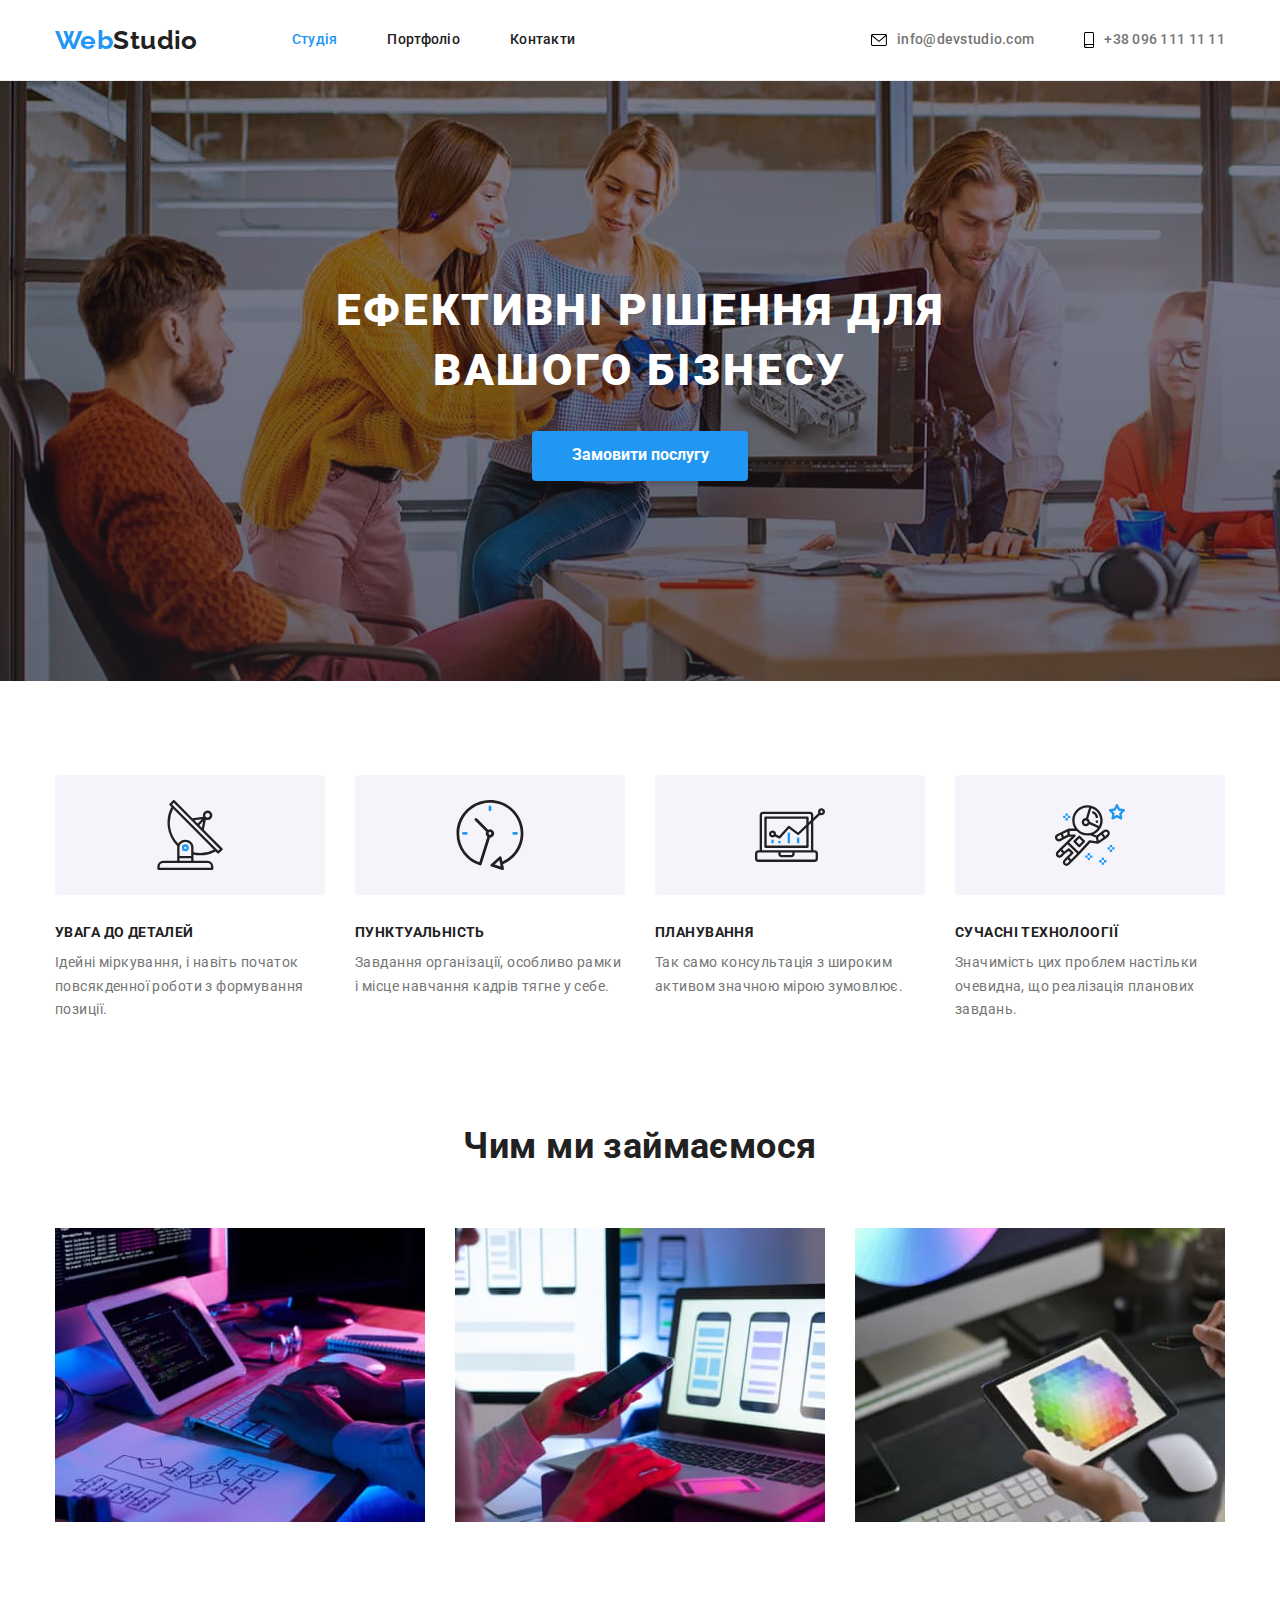
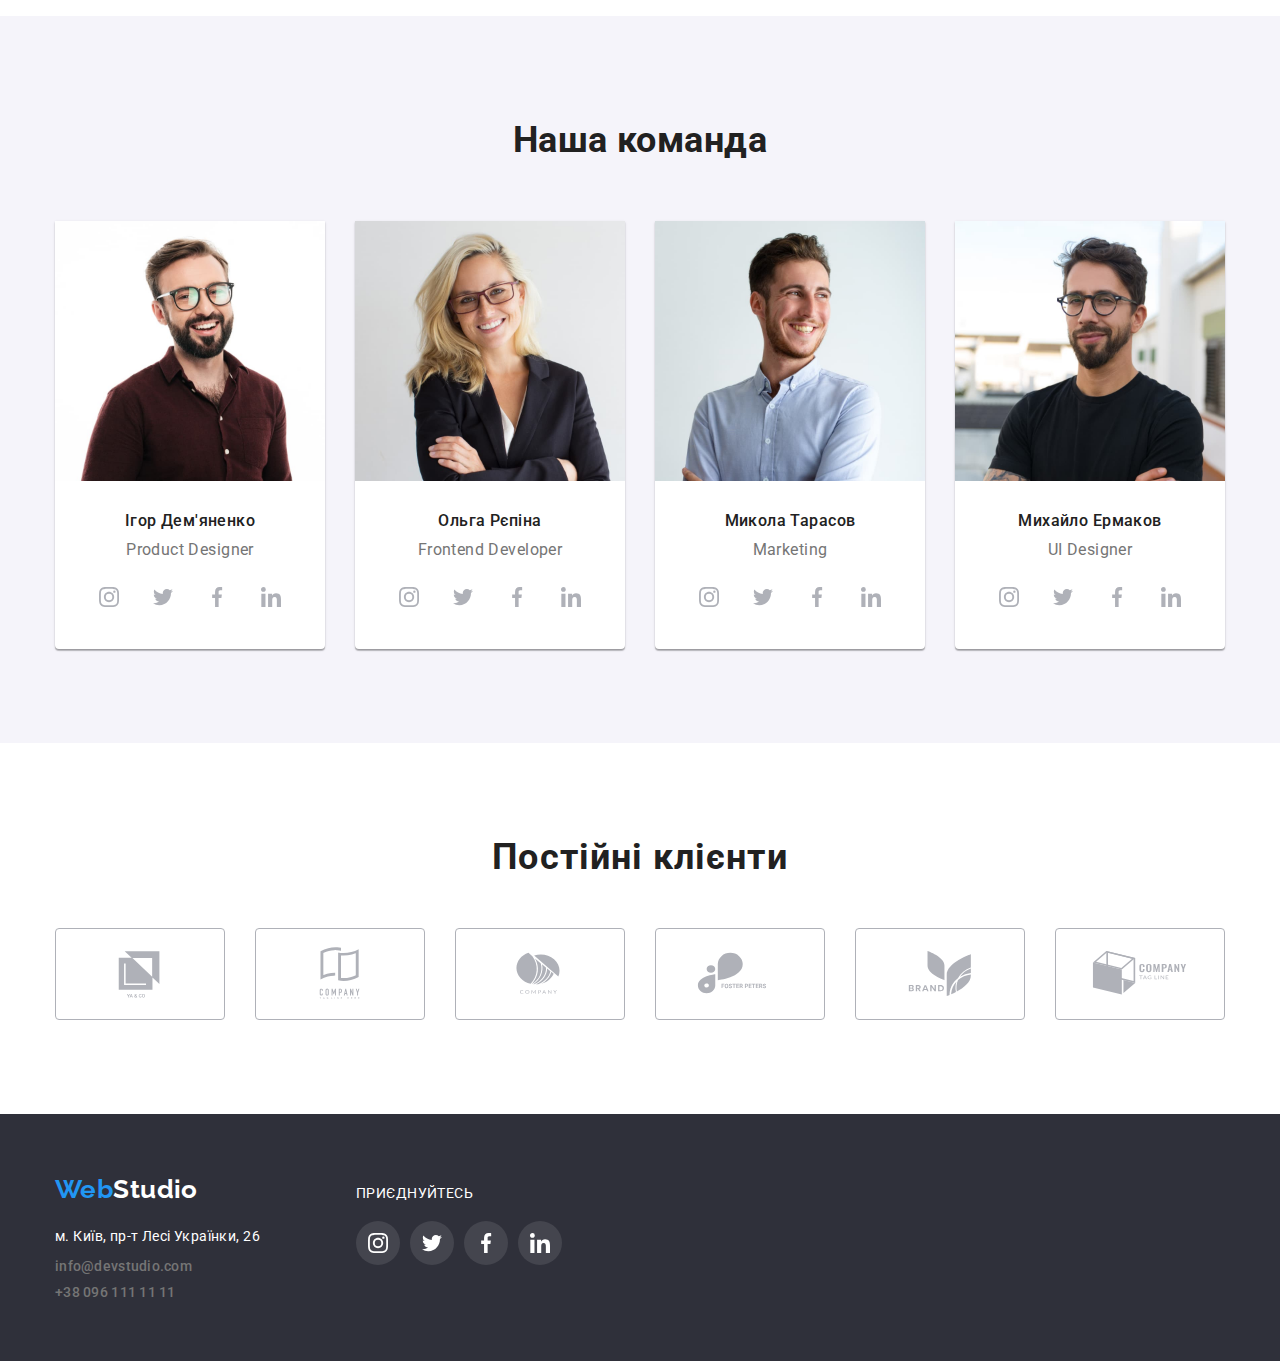
==== commit 9371d223: "fix by footer & features" ====
--- a/index.html
+++ b/index.html
@@ -1,21 +1,21 @@
 <!DOCTYPE html>
 <html lang="uk">
   <head>
-    <meta charset="UTF-8" />
-    <meta http-equiv="X-UA-Compatible" content="IE=edge" />
-    <meta name="viewport" content="width=device-width, initial-scale=1.0" />
+    <meta charset="UTF-8" >
+    <meta http-equiv="X-UA-Compatible" content="IE=edge" >
+    <meta name="viewport" content="width=device-width, initial-scale=1.0" >
     <title>WebStudio</title>
     <link
       rel="stylesheet"
       href="https://cdn.jsdelivr.net/npm/modern-normalize@1.1.0/modern-normalize.min.css"
-    />
-    <link rel="stylesheet" href="./css/styles.css" />
-    <link rel="preconnect" href="https://fonts.googleapis.com" />
-    <link rel="preconnect" href="https://fonts.gstatic.com" crossorigin />
+    >
+    <link rel="stylesheet" href="./css/styles.css" >
+    <link rel="preconnect" href="https://fonts.googleapis.com" >
+    <link rel="preconnect" href="https://fonts.gstatic.com" crossorigin >
     <link
       href="https://fonts.googleapis.com/css2?family=Raleway:wght@700&family=Roboto:wght@400;500;700;900&display=swap"
       rel="stylesheet"
-    />
+    >
   </head>
 
   <body>
@@ -133,21 +133,21 @@
                 src="./images/coding.jpg"
                 alt="Розробка програм"
                 width="370"
-              />
+              >
             </li>
             <li>
               <img
                 src="./images/mobile-dev.jpg"
                 alt="Розробка для мобільних пристроїв"
                 width="370"
-              />
+              >
             </li>
             <li>
               <img
                 src="./images/coloring.jpg"
                 alt="Розробка стилю"
                 width="370"
-              />
+              >
             </li>
           </ul>
         </div>
@@ -164,7 +164,7 @@
                 src="./images/img_team/man1.jpg"
                 alt="Ігор Дем'яненко"
                 width="270"
-              />
+              >
               <div class="team-description">
                 <h3 class="head-member-team">ігор дем'яненко</h3>
                 <p class="post-member-team" lang="en">product designer</p>
@@ -229,7 +229,7 @@
                 src="./images/img_team/blondgerl.jpg"
                 alt="Ольга Рєпіна"
                 width="270"
-              />
+              >
               <div class="team-description">
                 <h3 class="head-member-team">ольга рєпіна</h3>
                 <p class="post-member-team" lang="en">frontend developer</p>
@@ -294,7 +294,7 @@
                 src="./images/img_team/man2.jpg"
                 alt="Микола Тарасов"
                 width="270"
-              />
+              >
               <div class="team-description">
                 <h3 class="head-member-team">микола тарасов</h3>
                 <p class="post-member-team" lang="en">marketing</p>
@@ -359,7 +359,7 @@
                 src="./images/img_team/man3.jpg"
                 alt="Михайло Єрмаков"
                 width="270"
-              />
+              >
               <div class="team-description">
                 <h3 class="head-member-team">михайло ермаков</h3>
                 <p class="post-member-team" lang="en">UI designer</p>
@@ -475,9 +475,10 @@
     </main>
     <!--footer-->
     <footer class="page-footer">
-      <div class="container">
+      <div class="container ">
         <div class="footer-container">
-          <section class="section-address">
+          <div class="section-address">
+            <h2 class="visually-hidden">контакти</h2>
             <a class="logo-footer link" href="./index.html"
               >Web<span class="logo-white">Studio</span></a
             >
@@ -493,7 +494,9 @@
                   </a>
                 </li>
                 <li class="footer-mail-item">
-                  <a class="footer-mail-link link" href="mailto:info@devstudio.com"
+                  <a
+                    class="footer-mail-link link"
+                    href="mailto:info@devstudio.com"
                     >info@devstudio.com</a
                   >
                 </li>
@@ -504,10 +507,10 @@
                 </li>
               </ul>
             </address>
-          </section>
+          </div>
           <!-- social-list -->
-          <section class="section-social-link">
-            <h3 class="social-link-title">приєднуйтесь</h3>
+          <div class="section-social-link">
+            <p class="social-link-title">приєднуйтесь</p>
             <ul class="social-list-footer list">
               <li>
                 <a
@@ -562,7 +565,7 @@
                 </a>
               </li>
             </ul>
-          </section>
+          </div>
         </div>
       </div>
     </footer>
--- a/css/styles.css
+++ b/css/styles.css
@@ -202,7 +202,7 @@
 }
 /* FEATURES*/
 
-/* правильно ховаєм заголовок h1 */
+/* правильно ховаєм заголовок */
 .visually-hidden {
     position: absolute;
     width: 1px;
@@ -225,7 +225,8 @@
 }
 .features-container {
     display: flex;
-    margin: auto;
+    justify-content: center;
+    align-items: center;
     width: 270px;
     height: 120px;
     background: #F5F4FA;
@@ -234,7 +235,7 @@
 }
 .feature-icons {
     display: block;
-    margin: auto;
+    
 }
 .feature-head {
     font-size: 14px;
@@ -499,7 +500,9 @@
 .logo-white {
     color: #FFFFFF;
 }
-
+.contact-futer {
+
+}
 .address {
     width: 231px;
     font-style: normal;
@@ -553,9 +556,8 @@
 .footer-container {
     display: flex;
     gap: 70px;
-
-}
-.section-address {
+    align-items: baseline;
+    
 
 }
 .section-social-link {
@@ -564,7 +566,6 @@
     justify-content: space-between;
     width: 206px;
     height: 80px;
-    margin-top: 12px;
 }
 
 .social-link-footer {
